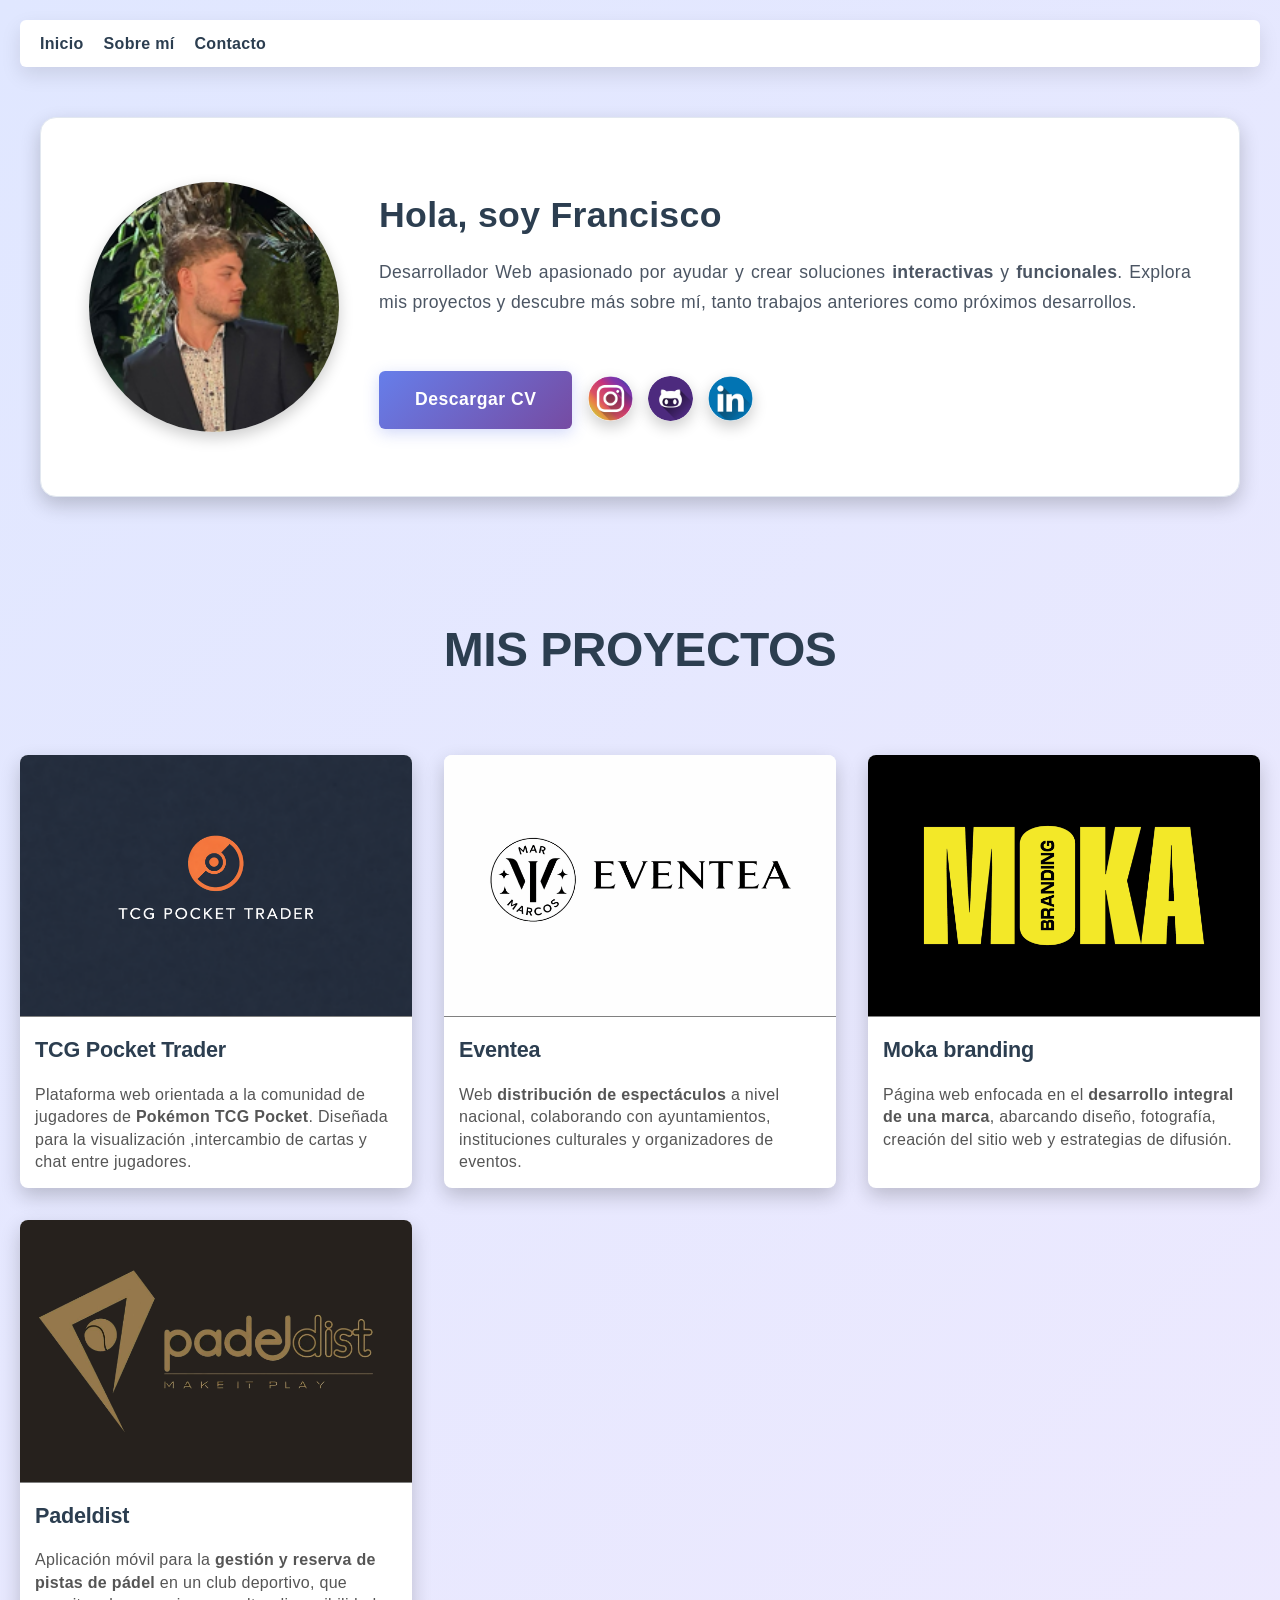
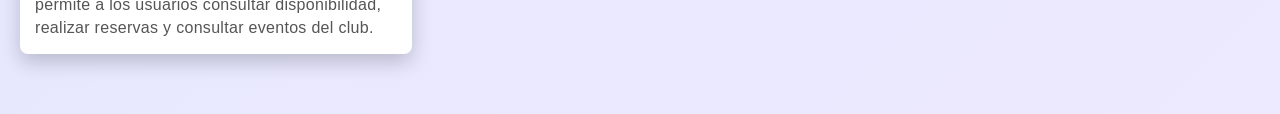
==== index.html @ 340e6c25 "Finalizado del portfolio personal" ====
<!doctype html>
<html lang="es">
  <head>
    <meta charset="UTF-8" />
    <meta name="viewport" content="width=device-width, initial-scale=1.0" />
    <title>Inicio - Mi portfolio</title>
    <link rel="stylesheet" href="style.css" />
  </head>
  <body>
    <!-- Sección de navegación -->
    <nav>
      <ul>
        <li><a href="index.html">Inicio</a></li>
        <li><a href="sobre-mi.html">Sobre mí</a></li>
        <li><a href="contacto.html">Contacto</a></li>
      </ul>
    </nav>

    <!-- Header moderno horizontal con imagen circular -->
    <header id="about">
      <img src="images/foto de perfil.png" alt="Foto de Francisco" />
      <div class="about-text">
        <h1>Hola, soy Francisco</h1>
        <p>
          Desarrollador Web apasionado por ayudar y crear soluciones
          <strong>interactivas</strong> y <strong>funcionales</strong>. Explora
          mis proyectos y descubre más sobre mí, tanto trabajos anteriores como
          próximos desarrollos.
        </p>
        <div class="about-actions">
          <!-- Si el PDF está en images dentro del mismo repositorio -->
          <a class="btn visit" href="images/FranciscoCoves_CV.pdf" download>
            Descargar CV
          </a>
          <div class="social-links">
            <a
              href="https://instagram.com/fcovesgar"
              target="_blank"
              aria-label="Instagram"
              title="Instagram"
            >
              <img src="images/instagram.png" alt="Instagram" />
            </a>
            <a
              href="https://github.com/fcovesgar"
              target="_blank"
              aria-label="GitHub"
              title="GitHub"
            >
              <img src="images/github.png" alt="GitHub" />
            </a>
            <a
              href="https://linkedin.com/in/pacocovgar"
              target="_blank"
              aria-label="LinkedIn"
              title="LinkedIn"
            >
              <img src="images/linkedin.png" alt="LinkedIn" />
            </a>
          </div>
        </div>
      </div>
    </header>
    <!-- Sección de proyectos -->
    <section id="projects">
      <div class="my-proyects">
        <h2>Mis proyectos</h2>
      </div>
      <div class="projects-grid">
        <div class="project-card">
          <div class="project-image">
            <a href="proyectos/tcg-pocket-trader.html">
              <img
                src="images/tcg pocket trader/TCG Pocket Trader.png"
                alt="TCG Pocket Trader"
              />
            </a>
          </div>
          <h3>
            <a href="proyectos/tcg-pocket-trader.html">TCG Pocket Trader</a>
          </h3>
          <p>
            Plataforma web orientada a la comunidad de jugadores de
            <strong>Pokémon TCG Pocket</strong>. Diseñada para la visualización
            ,intercambio de cartas y chat entre jugadores.
          </p>
        </div>
        <div class="project-card">
          <div class="project-image">
            <a href="proyectos/eventea.html">
              <img src="images/eventea/eventea logo.png" alt="Eventea" />
            </a>
          </div>
          <h3><a href="proyectos/eventea.html">Eventea</a></h3>
          <p>
            Web
            <strong>distribución de espectáculos</strong> a nivel nacional,
            colaborando con ayuntamientos, instituciones culturales y
            organizadores de eventos.
          </p>
        </div>

        <div class="project-card">
          <div class="project-image">
            <a href="proyectos/brandingmoka.html">
              <img
                src="images/brandingmoka/branding moka logo.png"
                alt="BrandingMoka"
              />
            </a>
          </div>
          <h3><a href="proyectos/brandingmoka.html">Moka branding</a></h3>
          <p>
            Página web enfocada en el
            <strong>desarrollo integral de una marca</strong>, abarcando diseño,
            fotografía, creación del sitio web y estrategias de difusión.
          </p>
        </div>
        <div class="project-card">
          <div class="project-image">
            <a href="proyectos/padeldist.html">
              <img src="images/padeldist/padeldist logo.jpeg" alt="Padeldist" />
            </a>
          </div>
          <h3><a href="proyectos/padeldist.html">Padeldist</a></h3>
          <p>
            Aplicación móvil para la
            <strong>gestión y reserva de pistas de pádel</strong> en un club
            deportivo, que permite a los usuarios consultar disponibilidad,
            realizar reservas y consultar eventos del club.
          </p>
        </div>
      </div>
    </section>
  </body>
</html>
---- style.css ----
/* Reseteo básico */
* {
    box-sizing: border-box;
    margin: 0;
    padding: 0;
}

body {
    font-family: 'Segoe UI', Tahoma, Geneva, Verdana, sans-serif;
    line-height: 1.7;
    letter-spacing: 0.3px;
    background: linear-gradient(135deg, #e0e7ff 0%, #ede9fe 100%);
    color: #2c3e50;
    padding: 20px;
}

@media (max-width: 768px) {
  body {
    padding: 40px;
}

}

/* Navegación */
nav {
    background: #fff;
    color: #fff;
    padding: 10px 20px;
    border-radius: 6px;
    margin-bottom: 50px;
    box-shadow: 0 8px 20px rgba(0, 0, 0, 0.1);
}

nav ul {
    list-style: none;
    display: flex;
    gap: 20px;
}

nav a {
    color: #2c3e50;
    font-weight: 600;
    text-decoration: none;
    transition: color 0.3s;
}

nav a:hover {
    color: #667eea;
}

@media (max-width: 768px) {

  nav ul {
    width: 100%;
    gap: 0;
    display: flex;
  }

  nav li {
    flex: 1;
    text-align: center;
    position: relative;
    padding: 0 10px;
  }

  nav li::after {
    content: "";
    position: absolute;
    right: 0;
    top: 50%;
    transform: translateY(-50%);
    height: 20px;
    width: 2px;
    background: linear-gradient(135deg, #667eea, #764ba2);
    border-radius: 10px;
  }

  nav li:last-child::after {
    display: none;
  }

}

#about {
    display: flex;
    align-items: center;
    gap: 2.5rem;
    padding: 4rem 3rem;
    max-width: 1200px;
    margin: 2rem auto;
    border-radius: 1rem;
    box-shadow: 0 8px 20px rgba(0, 0, 0, 0.2);
    background: #fff;
    border: 1px solid #e2e8f0;
}

#about img {
  width: 250px;
  height: 250px;
  border-radius: 50%;
  object-fit: cover;
  box-shadow: 0 6px 15px rgba(0, 0, 0, 0.2);
  background: transparent;
  animation: photoEntrance 1s ease-out forwards;
  transition: all 0.6s ease;
  cursor: pointer;
}

#about img:hover{
    transform: scale(1.1);
    box-shadow: 0 10px 25px rgba(0, 0, 0, 0.3);
}

.about-text h1 {
  font-size: 2.23rem;
  color: #2c3e50;
  margin-bottom: 0.75rem;
}

.about-text p {
  font-size: 1.1rem;
  color: #4b5563;
  line-height: 1.7;
  text-align: justify;
}

.about-actions {
  margin-top: 1.5rem;
  display: flex;
  align-items: end;
  gap: 1rem;
}

.btn-cv:hover {
  background-color: #4338ca;
}

.social-links a {
    background: transparent;
    text-decoration: none;
    border: none;
    display: inline-flex;
    align-items: center;
    justify-content: center;
    transition: all 0.3s ease;
}

.social-links a img {
  max-width: 45px;
  max-height: 45px;
  margin-right: 10px;
  justify-content: end;
}

.social-links a:hover{
  transform: rotate(15deg) scale(1.2);
}

/* Responsive */
@media (max-width: 768px) {

  #about {
    flex-direction: column;
    text-align: center;
    gap: 1rem;
    padding: 2rem 2rem;
  }

  #about img {
    width: 200px;
    height: 200px;
  }

  .about-text h1 {
    font-size: 2rem;
  }

  .about-actions {
    margin-top: 0px;
    justify-content: center;
    flex-direction: column;
    align-items: center;
  }

    .social-links a img {
        max-width: 40px;
        max-height: 40px;
        transition: transform 0.3s;
        margin-top: 10px;
        justify-content: end;
    }
}
/* Sección de proyectos */
#projects {
    max-width: 1400px;
    margin: 0 auto 40px;
    padding-top: 5rem;
}

.my-proyects {
    text-align: center;
    margin-bottom: 4rem;
    font-size: 2.0rem;
    font-weight: 600;
    text-transform: uppercase;
    letter-spacing: -0.5px;
    background-color: #2c3e50;
    -webkit-background-clip: text;
    -webkit-text-fill-color: transparent;
    background-clip: text;
}

.projects-grid {
    display: grid;
    grid-template-columns: repeat(3, 1fr); /* 3 columnas fijas */
    gap: 2rem;
}

/* Tablet */
@media (max-width: 1024px) {
  .projects-grid {
    grid-template-columns: repeat(2, 1fr);
  }

  #projects h2 {
        margin-top: 3rem;
        margin-bottom: 2rem;
    }
}

/* Móvil */
@media (max-width: 600px) {
  .projects-grid {
    grid-template-columns: 1fr;
  }

    .my-proyects {
        margin-bottom: 3rem;
        font-size: 1.5rem;
        font-weight: 600;
    }

    #projects {
        max-width: 1400px;
        margin: 0 auto 40px;
        padding-top: 1rem;
    }
}

.project-card {
    background: #fff;
    border-radius: 8px;
    box-shadow: 0 8px 20px rgba(0, 0, 0, 0.2);
    overflow: hidden;
    display: flex;
    flex-direction: column;
    transition: transform 0.3s;
}

.project-card:hover {
    transform: translateY(-5px);
}

.project-image {
    overflow: hidden;
    border-bottom: 1px solid gray;
}

.project-image img {
    width: 100%;
    height: 100%;
    display: block;
    object-fit: cover;
    transition: transform 0.5s ease;
}

.project-image:hover img {
    transform: scale(1.1);
}

.project-card h3 {
    margin: 15px;
    font-size: 1.35rem;
    font-weight: 600;
    letter-spacing: -0.2px;
}

.project-card h3 a {
    text-decoration: none;
    color: #2c3e50;
    transition: all 0.3s ease;
    display: inline-block;
}

.project-card h3 a:hover {
    color: #667eea;
    text-shadow: 0 2px 8px rgba(102, 126, 234, 0.3);
}

.project-card p {
    margin: 0 15px 15px;
    flex-grow: 1;
}

/* removed button styles since titles/images are now links */

.project-card p {
    margin: 0 15px 15px;
    flex-grow: 1;
    color: #555;
    line-height: 1.4;
}

/* Detalle del proyecto */
.project-detail {
    max-width: 900px;
    margin: 0 auto 40px;
    background: #fff;
    padding: 20px;
    border-radius: 8px;
    box-shadow: 0 2px 10px rgba(0,0,0,0.2);
    border: 1px solid #e2e8f0;
}

.project-detail h1 {
    margin-bottom: 30px;
    text-align: center;
    font-size: 2.4rem;
    font-weight: 700;
    color: #2c3e50;
    letter-spacing: -0.3px;
    margin-top: 0;
    text-shadow: 0 2px 6px rgba(44,62,80,0.06);
}

.project-detail h2 {
    margin-top: 30px;
    margin-bottom: 15px;
    font-size: 1.6rem;
    font-weight: 600;
    letter-spacing: -0.3px;
    color: #2c3e50;
    position: relative;
    padding-bottom: 10px;
}

.project-detail h2::after {
    content: '';
    position: absolute;
    bottom: 0;
    left: 0;
    width: 60px;
    height: 3px;
    background: linear-gradient(90deg, #667eea, #764ba2);
    border-radius: 2px;
}

/* Imagen principal */
.main-image {
    margin-bottom: 30px;
    overflow: hidden;
    border-radius: 8px;
}

.main-image img {
    width: 100%;
    max-height: 450px;
    object-fit: cover;
    display: block;
    border-radius: 8px;
}

/* Descripción y especificaciones */
.project-detail .description {
    margin-bottom: 25px;
}

.project-detail .description p {
    color: #4a5568;
    line-height: 1.9;
    font-size: 1.18rem;
    letter-spacing: 0.6px;
}

.project-detail .documentation p {
    color: #4a5568;
    line-height: 1.5;
    font-size: 1.1rem;
    font-weight: 500;
}

.project-detail .technologies ul {
    list-style: none;
    display: grid;
    grid-template-columns: repeat(auto-fit, minmax(150px, 1fr));
    gap: 10px;
}

.project-detail .technologies li {
    background: linear-gradient(135deg, #f5f7ff 0%, #f0f4ff 100%);
    padding: 12px 14px;
    border-radius: 6px;
    color: #2c3e50;
    border-left: 3px solid #667eea;
    transition: all 0.3s ease;
    font-weight: 500;
}

.project-detail .technologies li:hover {
    transform: translateX(5px);
    box-shadow: 0 4px 12px rgba(102, 126, 234, 0.2);
}

/* Botón visitar */
.visit-btn-container {
    text-align: center;
    cursor: pointer;
    margin: 30px 0;
}

.btn.visit {
    display: inline-block;
    background: linear-gradient(135deg, #667eea 0%, #764ba2 100%);
    color: #fff;
    margin-top: 30px;
    padding: 14px 36px;
    border-radius: 6px;
    text-decoration: none;
    transition: all 0.3s ease;
    font-weight: 600;
    font-size: 1.1rem;
    letter-spacing: 0.5px;
    box-shadow: 0 4px 15px rgba(102, 126, 234, 0.3);
}

.btn.visit:hover {
    transform: translateY(-5px);
    box-shadow: 0 6px 25px rgba(102, 126, 234, 0.4);
}

@media (max-width: 600px) {
  .btn.visit {
    display: block;
    width: 100%;
    text-align: center;
    font-size: 1rem;
  }
}

/* Info note styling */
.info-note {
    background: linear-gradient(135deg, #f5f7ff 0%, #f0f4ff 100%);
    border-left: 4px solid #667eea;
    padding: 14px 16px;
    border-radius: 6px;
    margin-top: 15px;
    font-size: 0.98rem;
    color: #2c3e50;
    line-height: 1.6;
    font-weight: 500;
}

/* Galería moderna */
.gallery-section {
    margin-top: 50px;
    padding-top: 30px;
    border-top: 2px solid #764ba2;
}

.gallery-section h2 {
    text-align: center;
    margin-bottom: 30px;
    font-size: 1.8rem;
    font-weight: 600;
    letter-spacing: -0.3px;
    color: #2c3e50;
    position: relative;
    padding-bottom: 15px;
}

.gallery-section h2::after {
    content: '';
    position: absolute;
    bottom: 0;
    left: 50%;
    transform: translateX(-50%);
    width: 80px;
    height: 3px;
    background: linear-gradient(90deg, #667eea, #764ba2);
    border-radius: 2px;
}

.gallery-modern {
    /* masonry-like layout using CSS columns with a minimum width per column */
    column-width: 230px; /* más pequeñas */
    column-gap: 20px;
    column-fill: balance;
}

/* ensure items fill column width */
.gallery-item {
    position: relative;
    overflow: hidden;
    border-radius: 8px;
    box-shadow: 0 4px 8px rgba(0,0,0,0.15);
    transition: transform 0.3s, box-shadow 0.3s;
    cursor: pointer;
    /* remove fixed aspect ratio to allow natural heights */
    width: 100%;
    animation: fadeInUp 0.6s ease both;
    display: inline-block;
    margin-bottom: 20px;
    break-inside: avoid;
}
/* responsive column count */
@media (max-width: 900px) {
    .gallery-modern {
        column-count: 2;
    }
}
@media (max-width: 600px) {
    .gallery-modern {
        column-count: 1;
    }
}

.gallery-item {
    position: relative;
    overflow: hidden;
    border-radius: 8px;
    box-shadow: 0 4px 8px rgba(0,0,0,0.15);
    transition: transform 0.3s, box-shadow 0.3s;
    cursor: pointer;
    width: 100%;
    animation: fadeInUp 0.6s ease both;
}

@keyframes fadeInUp {
    from {
        opacity: 0;
        transform: translateY(20px);
    }
    to {
        opacity: 1;
        transform: translateY(0);
    }
}

.gallery-item img {
    width: 100%;
    height: 100%;
    object-fit: cover;
    display: block;
    transition: transform 0.3s ease;
}

.gallery-item:hover img {
    transform: scale(1.05);
}

.gallery-item:hover {
    transform: translateY(-5px);
    box-shadow: 0 8px 16px rgba(0,0,0,0.25);
}

.gallery-label {
    position: absolute;
    bottom: 0;
    left: 0;
    right: 0;
    background: linear-gradient(to top, rgba(0,0,0,0.7), transparent);
    color: #fff;
    padding: 10px;
    font-size: 0.9rem;
    font-weight: bold;
    text-align: center;
    opacity: 0;
    transition: opacity 0.3s;
}

.gallery-item:hover {
    transform: scale(0.97);
    box-shadow: 0 8px 16px rgba(0,0,0,0.25);
}

.gallery-item:hover .gallery-label {
    opacity: 1;
    background: rgba(0, 0, 0, 0.8); /* más oscuro para mejor legibilidad */
    text-shadow: 0 1px 2px rgba(0,0,0,0.7);
}

.gallery-item:hover .gallery-label {
    opacity: 1;
}

.project-detail section {
    margin-bottom: 20px;
}

/* Lightbox Modal */
.lightbox {
    display: none;
    position: fixed;
    top: 0;
    left: 0;
    width: 100%;
    height: 100%;
    background: rgba(0, 0, 0, 0.95);
    z-index: 2000;
    opacity: 0;
    transition: opacity 0.3s ease;
    flex-direction: column;
    align-items: center;
    justify-content: center;
    padding: 20px;
}

.lightbox.active {
    display: flex;
    opacity: 1;
}

.lightbox-close {
    position: absolute;
    top: 20px;
    right: 30px;
    background: none;
    border: none;
    color: #fff;
    font-size: 36px;
    cursor: pointer;
    transition: color 0.3s;
    z-index: 1001;
    padding: 0;
    width: 40px;
    height: 40px;
    display: flex;
    align-items: center;
    justify-content: center;
}

.lightbox-close:hover {
    color: #667eea;
}

.lightbox-wrapper {
    display: flex;
    align-items: center;
    justify-content: center;
    gap: 30px;
    width: 100%;
    max-width: 1400px;
    height: 80vh; /* reducir para no tapar elementos en la parte inferior */
}


.lightbox-container {
    flex: 1;
    display: flex;
    align-items: center;
    justify-content: center;
    overflow: hidden;
    border-radius: 8px;
    background: rgba(0, 0, 0, 0.3);
    /* container auto height; image itself will be constrained */
}

.lightbox-container img {
    max-width: 100%;
    max-height: calc(80vh - 100px); /* leave space for title and controls */
    object-fit: contain;
    transition: transform 0.2s ease;
    border: 1px solid #bbb; /* gris suave */
    border-radius: 8px;
    height: auto;
    width: auto;
}

.lightbox-title {
    color: #fff;
    font-size: 1.2rem;
    margin-top: 20px; /* acercar el título a la imagen */
    margin-bottom: 5px;
    text-align: center;
    min-height: 1.4rem;
}

.lightbox-prev,
.lightbox-next {
    background: rgba(255, 255, 255, 0.1);
    border: 2px solid rgba(255, 255, 255, 0.3);
    color: #fff;
    font-size: 24px;
    padding: 12px 16px;
    cursor: pointer;
    border-radius: 4px;
    transition: all 0.3s;
    flex-shrink: 0;
    width: 50px;
    height: 50px;
    display: flex;
    align-items: center;
    justify-content: center;
}

.lightbox-prev:hover,
.lightbox-next:hover {
    background: rgba(255, 255, 255, 0.2);
    border-color: rgba(255, 255, 255, 0.5);
    color: #667eea;
}

.lightbox-controls {
    position: absolute;
    bottom: 30px;
    left: 50%;
    transform: translateX(-50%);
    display: flex;
    align-items: center;
    gap: 20px;
    background: rgba(0, 0, 0, 0.5);
    padding: 12px 20px;
    border-radius: 8px;
    z-index: 1001;
}


.lightbox-counter {
    color: #fff;
    font-size: 14px;
    min-width: 50px;
    text-align: center;
}
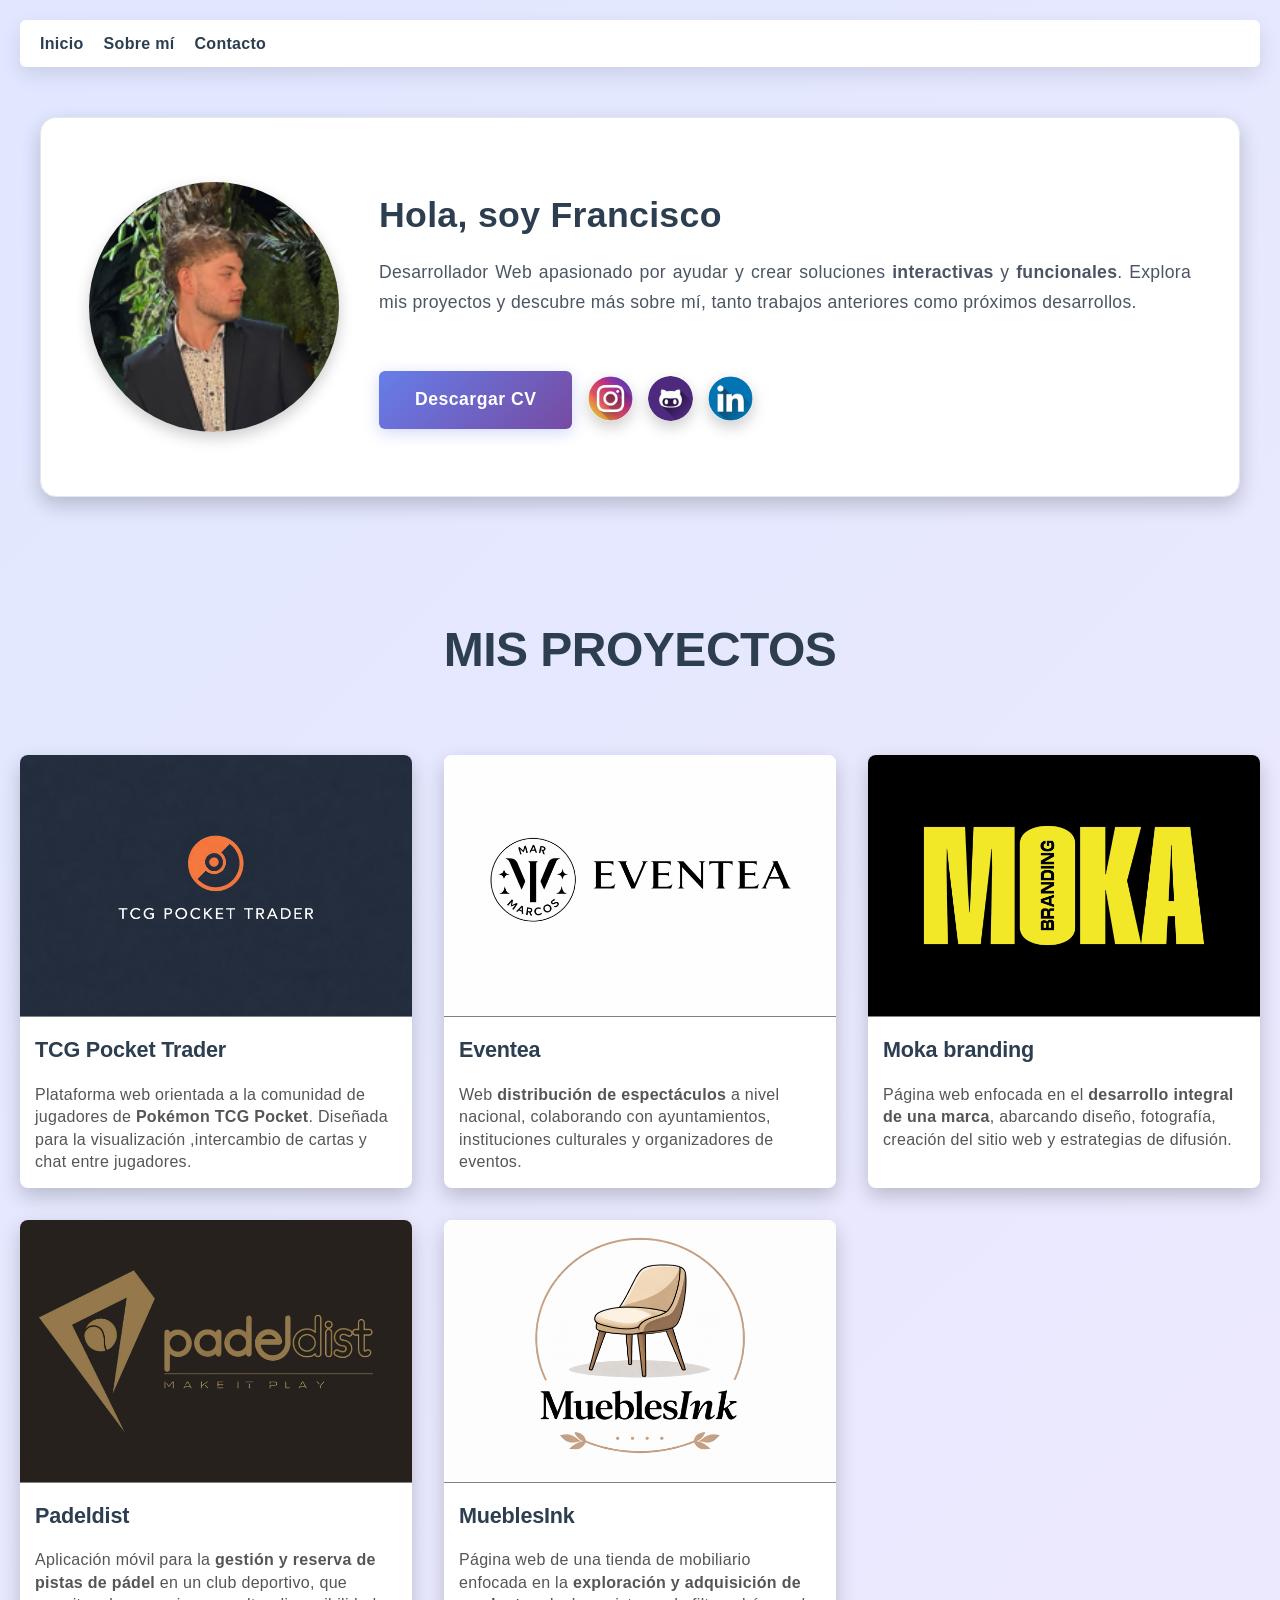
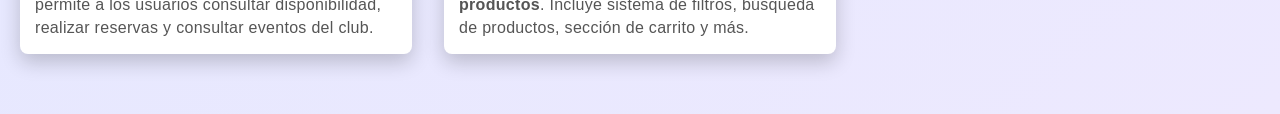
==== commit 5da2060d: "MueblesInk nuevo proyecto finalizado" ====
--- a/index.html
+++ b/index.html
@@ -4,10 +4,11 @@
     <meta charset="UTF-8" />
     <meta name="viewport" content="width=device-width, initial-scale=1.0" />
     <title>Inicio - Mi portfolio</title>
+    <link rel="icon" href="/images/favicon.png" type="image/png" />
     <link rel="stylesheet" href="style.css" />
   </head>
   <body>
-    <!-- Sección de navegación -->
+
     <nav>
       <ul>
         <li><a href="index.html">Inicio</a></li>
@@ -16,7 +17,6 @@
       </ul>
     </nav>
 
-    <!-- Header moderno horizontal con imagen circular -->
     <header id="about">
       <img src="images/foto de perfil.png" alt="Foto de Francisco" />
       <div class="about-text">
@@ -28,7 +28,7 @@
           próximos desarrollos.
         </p>
         <div class="about-actions">
-          <!-- Si el PDF está en images dentro del mismo repositorio -->
+
           <a class="btn visit" href="images/FranciscoCoves_CV.pdf" download>
             Descargar CV
           </a>
@@ -61,7 +61,7 @@
         </div>
       </div>
     </header>
-    <!-- Sección de proyectos -->
+
     <section id="projects">
       <div class="my-proyects">
         <h2>Mis proyectos</h2>
@@ -130,6 +130,24 @@
             realizar reservas y consultar eventos del club.
           </p>
         </div>
+        <div class="project-card">
+          <div class="project-image">
+            <a href="proyectos/mueblesINK.html">
+              <img
+                src="images/MueblesInk/mueblesink logo.png"
+                alt="MueblesInk"
+              />
+            </a>
+          </div>
+          <h3>
+            <a href="proyectos/mueblesINK.html">MueblesInk</a>
+          </h3>
+          <p>
+            Página web de una tienda de mobiliario enfocada en la
+            <strong>exploración y adquisición de productos</strong>. Incluye
+            sistema de filtros, búsqueda de productos, sección de carrito y más.
+          </p>
+        </div>
       </div>
     </section>
   </body>
--- a/style.css
+++ b/style.css
@@ -1,4 +1,3 @@
-/* Reseteo básico */
 * {
     box-sizing: border-box;
     margin: 0;
@@ -12,16 +11,16 @@
     background: linear-gradient(135deg, #e0e7ff 0%, #ede9fe 100%);
     color: #2c3e50;
     padding: 20px;
+    -webkit-tap-highlight-color: transparent;
 }
 
 @media (max-width: 768px) {
   body {
-    padding: 40px;
-}
-
-}
-
-/* Navegación */
+    padding: 20px;
+}
+
+}
+
 nav {
     background: #fff;
     color: #fff;
@@ -50,34 +49,45 @@
 
 @media (max-width: 768px) {
 
-  nav ul {
-    width: 100%;
-    gap: 0;
-    display: flex;
-  }
-
-  nav li {
-    flex: 1;
-    text-align: center;
-    position: relative;
-    padding: 0 10px;
-  }
-
-  nav li::after {
-    content: "";
-    position: absolute;
-    right: 0;
-    top: 50%;
-    transform: translateY(-50%);
-    height: 20px;
-    width: 2px;
-    background: linear-gradient(135deg, #667eea, #764ba2);
-    border-radius: 10px;
-  }
-
-  nav li:last-child::after {
-    display: none;
-  }
+    nav ul {
+        width: 100%;
+        gap: 0;
+        display: flex;
+    }
+
+    nav {
+        padding: 10px 0;
+        border-radius: 6px;
+        margin-bottom: 30px;
+        box-shadow: 0 8px 20px rgba(0, 0, 0, 0.1);
+    }
+
+    nav li {
+        flex: 1;
+        text-align: center;
+        position: relative;
+        padding: 0 10px;
+    }
+
+    nav li::after {
+        content: "";
+        position: absolute;
+        right: 0;
+        top: 50%;
+        transform: translateY(-50%);
+        height: 20px;
+        width: 2px;
+        background: linear-gradient(135deg, #667eea, #764ba2);
+        border-radius: 10px;
+    }
+
+    nav li:last-child::after {
+        display: none;
+    }
+
+    nav a {
+        font-size: 0.9rem;
+    }
 
 }
 
@@ -156,31 +166,37 @@
   transform: rotate(15deg) scale(1.2);
 }
 
-/* Responsive */
 @media (max-width: 768px) {
 
-  #about {
-    flex-direction: column;
-    text-align: center;
-    gap: 1rem;
-    padding: 2rem 2rem;
-  }
-
-  #about img {
-    width: 200px;
-    height: 200px;
-  }
-
-  .about-text h1 {
-    font-size: 2rem;
-  }
-
-  .about-actions {
-    margin-top: 0px;
-    justify-content: center;
-    flex-direction: column;
-    align-items: center;
-  }
+    #about {
+        flex-direction: column;
+        text-align: center;
+        gap: 1rem;
+        padding: 1.5rem 1.5rem;
+    }
+
+    #about img {
+        width: 150px;
+        height: 150px;
+    }
+
+    .about-text h1 {
+        font-size: 1.5rem;
+    }
+
+    .about-text p {
+        font-size: 1rem;
+        color: #4b5563;
+        line-height: 1.7;
+        text-align: justify;
+    }
+
+    .about-actions {
+        margin-top: 0px;
+        justify-content: center;
+        flex-direction: column;
+        align-items: center;
+    }
 
     .social-links a img {
         max-width: 40px;
@@ -190,7 +206,7 @@
         justify-content: end;
     }
 }
-/* Sección de proyectos */
+
 #projects {
     max-width: 1400px;
     margin: 0 auto 40px;
@@ -216,7 +232,6 @@
     gap: 2rem;
 }
 
-/* Tablet */
 @media (max-width: 1024px) {
   .projects-grid {
     grid-template-columns: repeat(2, 1fr);
@@ -228,7 +243,6 @@
     }
 }
 
-/* Móvil */
 @media (max-width: 600px) {
   .projects-grid {
     grid-template-columns: 1fr;
@@ -302,7 +316,6 @@
     flex-grow: 1;
 }
 
-/* removed button styles since titles/images are now links */
 
 .project-card p {
     margin: 0 15px 15px;
@@ -311,7 +324,6 @@
     line-height: 1.4;
 }
 
-/* Detalle del proyecto */
 .project-detail {
     max-width: 900px;
     margin: 0 auto 40px;
@@ -355,7 +367,64 @@
     border-radius: 2px;
 }
 
-/* Imagen principal */
+@media (max-width: 768px) {
+
+    .project-detail {
+        padding: 15px;
+    }
+
+    .project-detail h1 {
+        font-size: 1.4rem;
+        margin-bottom: 20px;
+    }
+
+    .project-detail h2 {
+        font-size: 1.3rem;
+        margin-top: 20px;
+        margin-bottom: 10px;
+    }
+
+    .project-detail .description {
+        margin-bottom: 25px;
+    }
+
+    .project-detail .description p {
+        color: #4a5568;
+        line-height: 1.9;
+        font-size: 1.18rem;
+        letter-spacing: 0.6px;
+    }
+
+    .project-detail .documentation p {
+        color: #4a5568;
+        line-height: 1.5;
+        font-size: 1.1rem;
+        font-weight: 500;
+    }
+
+    .project-detail .technologies ul {
+        list-style: none;
+        display: grid;
+        grid-template-columns: repeat(auto-fit, minmax(150px, 1fr));
+        gap: 10px;
+    }
+
+    .project-detail .technologies li {
+        background: linear-gradient(135deg, #f5f7ff 0%, #f0f4ff 100%);
+        padding: 12px 14px;
+        border-radius: 6px;
+        color: #2c3e50;
+        border-left: 3px solid #667eea;
+        transition: all 0.3s ease;
+        font-weight: 500;
+    }
+
+    .project-detail .technologies li:hover {
+        transform: translateX(5px);
+        box-shadow: 0 4px 12px rgba(102, 126, 234, 0.2);
+    } 
+}
+
 .main-image {
     margin-bottom: 30px;
     overflow: hidden;
@@ -370,7 +439,6 @@
     border-radius: 8px;
 }
 
-/* Descripción y especificaciones */
 .project-detail .description {
     margin-bottom: 25px;
 }
@@ -411,7 +479,49 @@
     box-shadow: 0 4px 12px rgba(102, 126, 234, 0.2);
 }
 
-/* Botón visitar */
+@media (max-width: 768px) {
+
+    .project-detail .description {
+        margin-bottom: 25px;
+    }
+
+    .project-detail .description p {
+        color: #4a5568;
+        line-height: 1.9;
+        font-size: 1rem;
+        letter-spacing: 0.6px;
+    }
+
+    .project-detail .documentation p {
+        color: #4a5568;
+        line-height: 1.5;
+        font-size: 1.1rem;
+        font-weight: 500;
+    }
+
+    .project-detail .technologies ul {
+        list-style: none;
+        display: grid;
+        grid-template-columns: repeat(auto-fit, minmax(150px, 1fr));
+        gap: 10px;
+    }
+
+    .project-detail .technologies li {
+        background: linear-gradient(135deg, #f5f7ff 0%, #f0f4ff 100%);
+        padding: 12px 14px;
+        border-radius: 6px;
+        color: #2c3e50;
+        border-left: 3px solid #667eea;
+        transition: all 0.3s ease;
+        font-weight: 500;
+    }
+
+    .project-detail .technologies li:hover {
+        transform: translateX(5px);
+        box-shadow: 0 4px 12px rgba(102, 126, 234, 0.2);
+    } 
+}
+
 .visit-btn-container {
     text-align: center;
     cursor: pointer;
@@ -447,7 +557,6 @@
   }
 }
 
-/* Info note styling */
 .info-note {
     background: linear-gradient(135deg, #f5f7ff 0%, #f0f4ff 100%);
     border-left: 4px solid #667eea;
@@ -460,7 +569,6 @@
     font-weight: 500;
 }
 
-/* Galería moderna */
 .gallery-section {
     margin-top: 50px;
     padding-top: 30px;
@@ -476,6 +584,25 @@
     color: #2c3e50;
     position: relative;
     padding-bottom: 15px;
+}
+
+@media (max-width: 600px) {
+    .gallery-section {
+        margin-top: 40px;
+        padding-top: 10px;
+        border-top: 2px solid #764ba2;
+    }
+
+    .gallery-section h2 {
+        text-align: center;
+        margin-bottom: 30px;
+        font-size: 1.4rem;
+        font-weight: 600;
+        letter-spacing: -0.3px;
+        color: #2c3e50;
+        position: relative;
+        padding-bottom: 15px;
+    }
 }
 
 .gallery-section h2::after {
@@ -491,13 +618,11 @@
 }
 
 .gallery-modern {
-    /* masonry-like layout using CSS columns with a minimum width per column */
-    column-width: 230px; /* más pequeñas */
+    column-width: 230px;
     column-gap: 20px;
     column-fill: balance;
 }
 
-/* ensure items fill column width */
 .gallery-item {
     position: relative;
     overflow: hidden;
@@ -505,14 +630,13 @@
     box-shadow: 0 4px 8px rgba(0,0,0,0.15);
     transition: transform 0.3s, box-shadow 0.3s;
     cursor: pointer;
-    /* remove fixed aspect ratio to allow natural heights */
     width: 100%;
     animation: fadeInUp 0.6s ease both;
     display: inline-block;
     margin-bottom: 20px;
     break-inside: avoid;
 }
-/* responsive column count */
+
 @media (max-width: 900px) {
     .gallery-modern {
         column-count: 2;
@@ -585,7 +709,7 @@
 
 .gallery-item:hover .gallery-label {
     opacity: 1;
-    background: rgba(0, 0, 0, 0.8); /* más oscuro para mejor legibilidad */
+    background: rgba(0, 0, 0, 0.8);
     text-shadow: 0 1px 2px rgba(0,0,0,0.7);
 }
 
@@ -597,7 +721,6 @@
     margin-bottom: 20px;
 }
 
-/* Lightbox Modal */
 .lightbox {
     display: none;
     position: fixed;
@@ -650,7 +773,7 @@
     gap: 30px;
     width: 100%;
     max-width: 1400px;
-    height: 80vh; /* reducir para no tapar elementos en la parte inferior */
+    height: 80vh;
 }
 
 
@@ -662,15 +785,14 @@
     overflow: hidden;
     border-radius: 8px;
     background: rgba(0, 0, 0, 0.3);
-    /* container auto height; image itself will be constrained */
 }
 
 .lightbox-container img {
     max-width: 100%;
-    max-height: calc(80vh - 100px); /* leave space for title and controls */
+    max-height: calc(80vh - 100px);
     object-fit: contain;
     transition: transform 0.2s ease;
-    border: 1px solid #bbb; /* gris suave */
+    border: 1px solid #bbb;
     border-radius: 8px;
     height: auto;
     width: auto;
@@ -679,7 +801,7 @@
 .lightbox-title {
     color: #fff;
     font-size: 1.2rem;
-    margin-top: 20px; /* acercar el título a la imagen */
+    margin-top: 20px;
     margin-bottom: 5px;
     text-align: center;
     min-height: 1.4rem;
